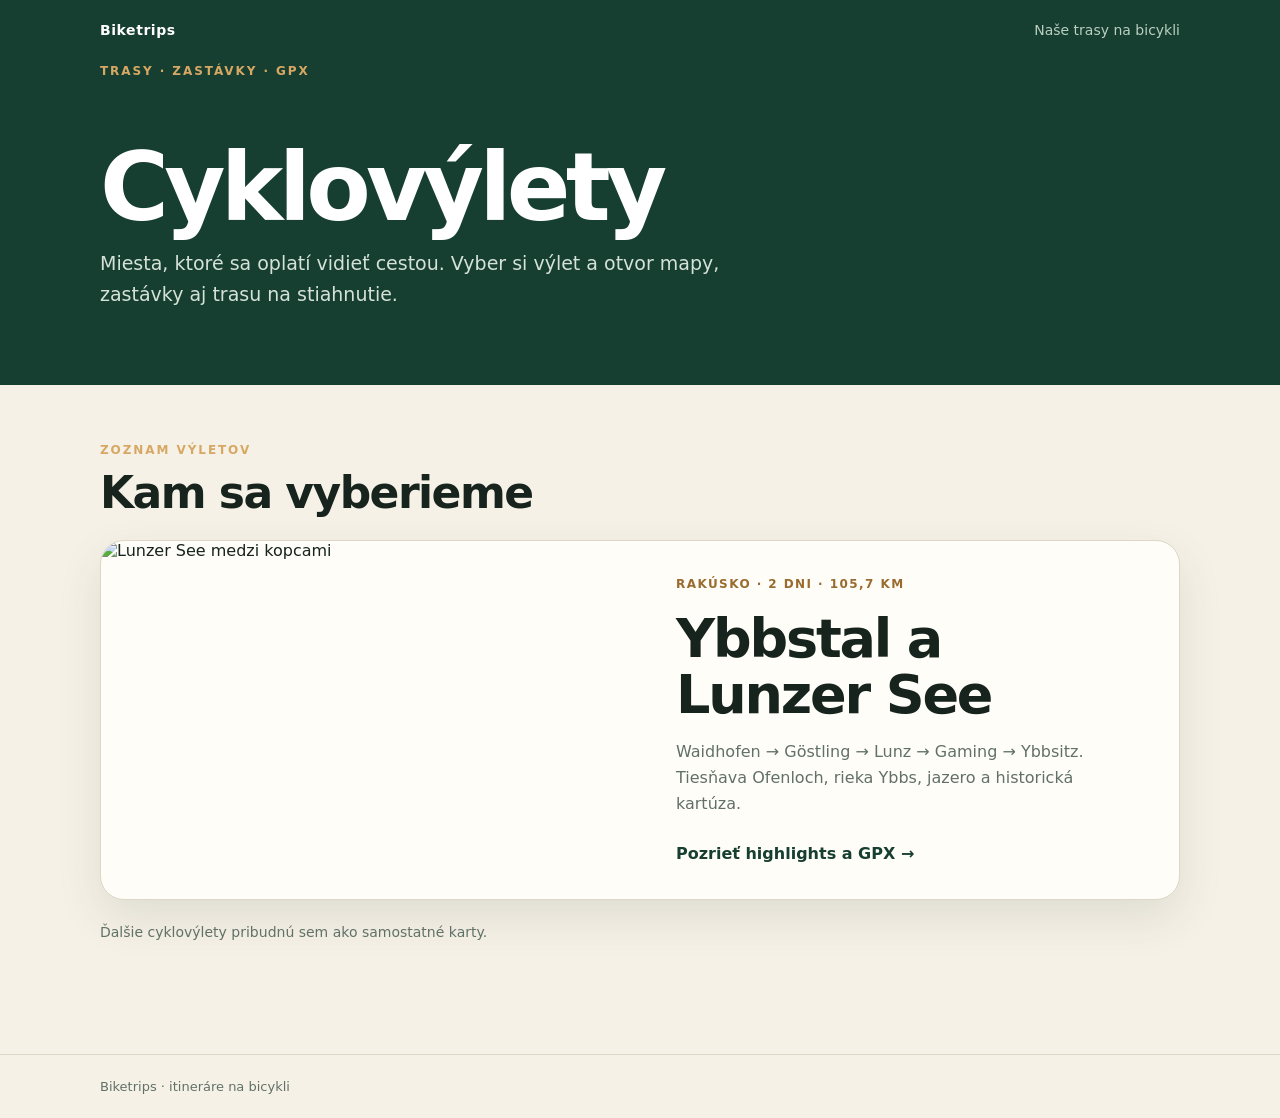
==== index.html @ e036cc15 "Create Biketrips homepage" ====
<!doctype html>
<html lang="sk">
<head>
  <meta charset="utf-8">
  <meta name="viewport" content="width=device-width, initial-scale=1">
  <meta name="description" content="Naše cyklovýlety: prehľad trás, zaujímavých zastávok a GPX súborov.">
  <title>Cyklovýlety · Biketrips</title>
  <style>
    :root{--green:#173f31;--ink:#17231d;--muted:#617167;--cream:#f6f1e7;--gold:#d7a863;--line:#ded7c8}
    *{box-sizing:border-box}body{margin:0;min-height:100vh;background:var(--cream);color:var(--ink);font-family:Inter,system-ui,-apple-system,"Segoe UI",Arial,sans-serif}a{color:inherit}.wrap{width:min(1080px,calc(100% - 32px));margin:auto}.hero{background:var(--green);color:#fff;padding:0 0 76px}.nav{padding:22px 0;display:flex;justify-content:space-between;align-items:center;font-size:14px}.brand{text-decoration:none;font-weight:800;letter-spacing:.04em}.nav span{color:#b9cfc0}.eyebrow{color:var(--gold);font-size:12px;font-weight:800;text-transform:uppercase;letter-spacing:.16em}.hero h1{margin:64px 0 16px;font-size:clamp(52px,9vw,94px);line-height:.95;letter-spacing:-.05em}.hero p{max-width:640px;color:#d4e2d8;font-size:19px;line-height:1.6;margin:0}main{padding:54px 0 90px}h2{font-size:clamp(31px,4vw,44px);letter-spacing:-.035em;margin:9px 0 22px}.trip{display:grid;grid-template-columns:1fr 1fr;overflow:hidden;border-radius:24px;background:#fffdf8;border:1px solid var(--line);text-decoration:none;box-shadow:0 18px 45px #1b35251b;transition:transform .2s,box-shadow .2s}.trip:hover{transform:translateY(-4px);box-shadow:0 24px 54px #1b35252b}.trip:focus-visible{outline:4px solid var(--gold);outline-offset:4px}.trip img{width:100%;height:100%;min-height:320px;object-fit:cover}.trip-content{padding:36px;display:flex;flex-direction:column}.meta{color:#9a6b2e;font-size:12px;text-transform:uppercase;letter-spacing:.12em;font-weight:800}.trip h3{font-size:clamp(34px,5vw,54px);line-height:1.04;letter-spacing:-.04em;margin:20px 0 16px}.trip p{color:var(--muted);line-height:1.6;margin:0}.trip .open{margin-top:auto;padding-top:28px;color:var(--green);font-weight:800}.hint{margin:24px 0;color:var(--muted);font-size:14px}footer{border-top:1px solid var(--line);padding:24px 0;color:var(--muted);font-size:13px}@media(max-width:700px){.hero{padding-bottom:54px}.hero h1{margin-top:40px}.trip{grid-template-columns:1fr}.trip img{height:220px;min-height:0}.trip-content{padding:26px}.trip h3{margin-top:14px}}
  </style>
</head>
<body>
  <header class="hero"><nav class="nav wrap"><a class="brand" href="index.html">Biketrips</a><span>Naše trasy na bicykli</span></nav><div class="wrap"><span class="eyebrow">Trasy · zastávky · GPX</span><h1>Cyklovýlety</h1><p>Miesta, ktoré sa oplatí vidieť cestou. Vyber si výlet a otvor mapy, zastávky aj trasu na stiahnutie.</p></div></header>
  <main class="wrap"><span class="eyebrow">Zoznam výletov</span><h2>Kam sa vyberieme</h2><a class="trip" href="ybbstal-cyklovylet.html"><img src="https://commons.wikimedia.org/wiki/Special:Redirect/file/Lunzer%20See.jpg?width=1000" alt="Lunzer See medzi kopcami" loading="lazy"><div class="trip-content"><span class="meta">Rakúsko · 2 dni · 105,7 km</span><h3>Ybbstal a Lunzer See</h3><p>Waidhofen → Göstling → Lunz → Gaming → Ybbsitz. Tiesňava Ofenloch, rieka Ybbs, jazero a historická kartúza.</p><span class="open">Pozrieť highlights a GPX →</span></div></a><p class="hint">Ďalšie cyklovýlety pribudnú sem ako samostatné karty.</p></main>
  <footer><div class="wrap">Biketrips · itineráre na bicykli</div></footer>
</body>
</html>
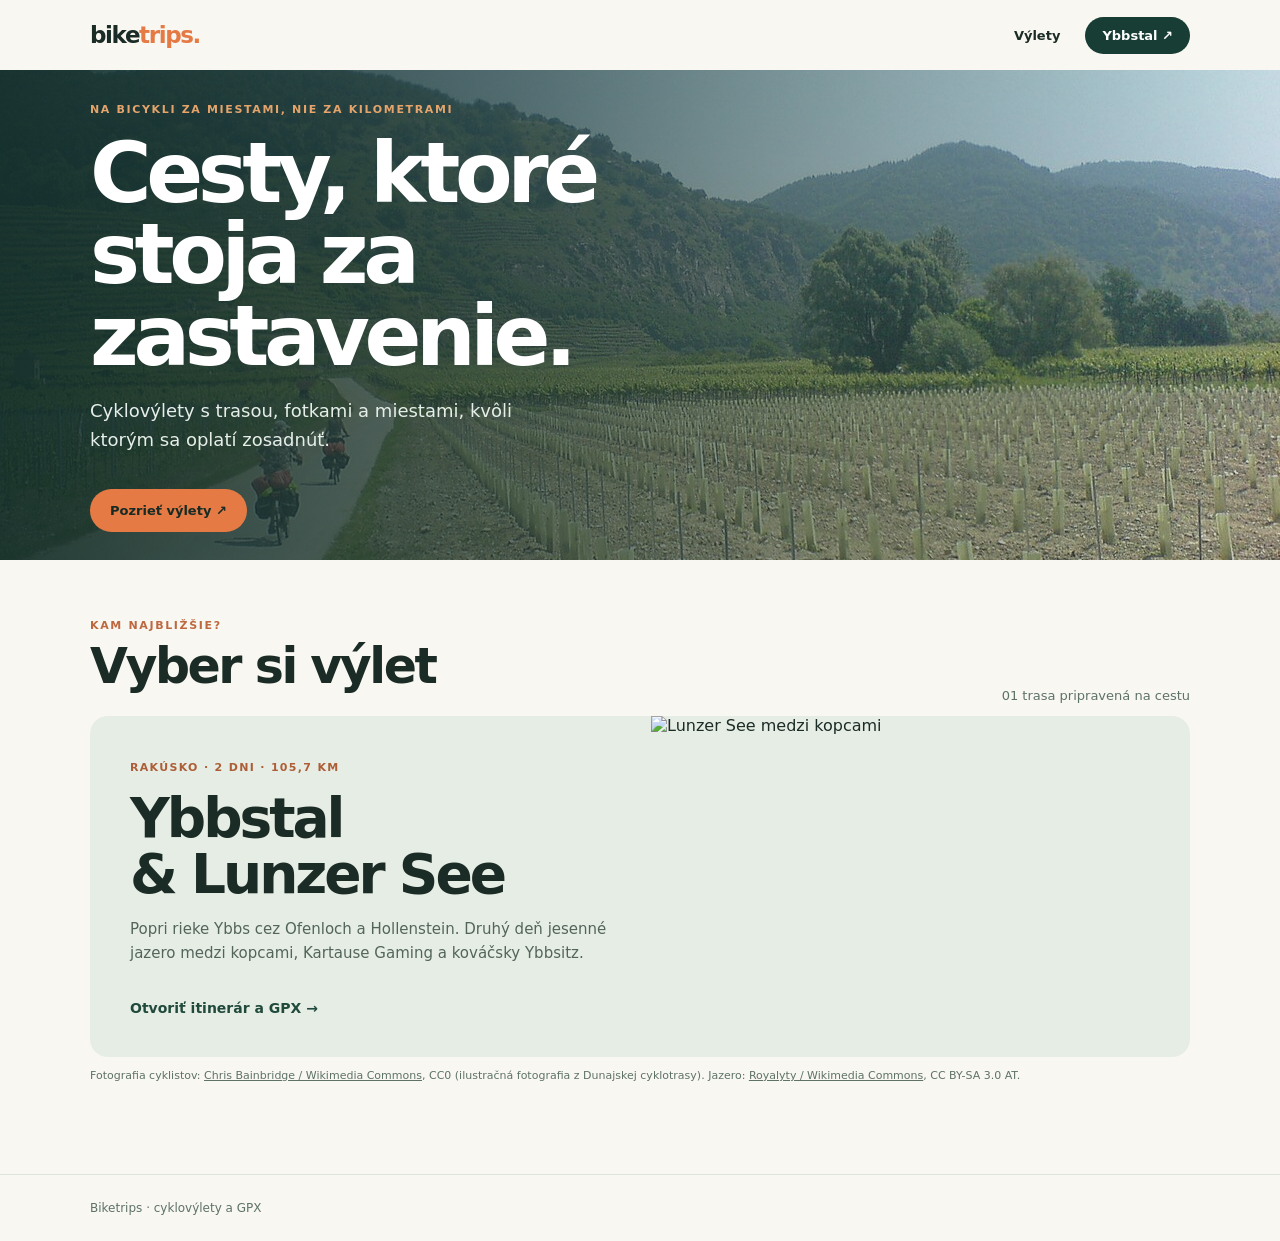
==== commit e54d508d: "Redesign Biketrips and refine autumn Ybbstal points of interest" ====
--- a/index.html
+++ b/index.html
@@ -1,18 +1 @@
-<!doctype html>
-<html lang="sk">
-<head>
-  <meta charset="utf-8">
-  <meta name="viewport" content="width=device-width, initial-scale=1">
-  <meta name="description" content="Naše cyklovýlety: prehľad trás, zaujímavých zastávok a GPX súborov.">
-  <title>Cyklovýlety · Biketrips</title>
-  <style>
-    :root{--green:#173f31;--ink:#17231d;--muted:#617167;--cream:#f6f1e7;--gold:#d7a863;--line:#ded7c8}
-    *{box-sizing:border-box}body{margin:0;min-height:100vh;background:var(--cream);color:var(--ink);font-family:Inter,system-ui,-apple-system,"Segoe UI",Arial,sans-serif}a{color:inherit}.wrap{width:min(1080px,calc(100% - 32px));margin:auto}.hero{background:var(--green);color:#fff;padding:0 0 76px}.nav{padding:22px 0;display:flex;justify-content:space-between;align-items:center;font-size:14px}.brand{text-decoration:none;font-weight:800;letter-spacing:.04em}.nav span{color:#b9cfc0}.eyebrow{color:var(--gold);font-size:12px;font-weight:800;text-transform:uppercase;letter-spacing:.16em}.hero h1{margin:64px 0 16px;font-size:clamp(52px,9vw,94px);line-height:.95;letter-spacing:-.05em}.hero p{max-width:640px;color:#d4e2d8;font-size:19px;line-height:1.6;margin:0}main{padding:54px 0 90px}h2{font-size:clamp(31px,4vw,44px);letter-spacing:-.035em;margin:9px 0 22px}.trip{display:grid;grid-template-columns:1fr 1fr;overflow:hidden;border-radius:24px;background:#fffdf8;border:1px solid var(--line);text-decoration:none;box-shadow:0 18px 45px #1b35251b;transition:transform .2s,box-shadow .2s}.trip:hover{transform:translateY(-4px);box-shadow:0 24px 54px #1b35252b}.trip:focus-visible{outline:4px solid var(--gold);outline-offset:4px}.trip img{width:100%;height:100%;min-height:320px;object-fit:cover}.trip-content{padding:36px;display:flex;flex-direction:column}.meta{color:#9a6b2e;font-size:12px;text-transform:uppercase;letter-spacing:.12em;font-weight:800}.trip h3{font-size:clamp(34px,5vw,54px);line-height:1.04;letter-spacing:-.04em;margin:20px 0 16px}.trip p{color:var(--muted);line-height:1.6;margin:0}.trip .open{margin-top:auto;padding-top:28px;color:var(--green);font-weight:800}.hint{margin:24px 0;color:var(--muted);font-size:14px}footer{border-top:1px solid var(--line);padding:24px 0;color:var(--muted);font-size:13px}@media(max-width:700px){.hero{padding-bottom:54px}.hero h1{margin-top:40px}.trip{grid-template-columns:1fr}.trip img{height:220px;min-height:0}.trip-content{padding:26px}.trip h3{margin-top:14px}}
-  </style>
-</head>
-<body>
-  <header class="hero"><nav class="nav wrap"><a class="brand" href="index.html">Biketrips</a><span>Naše trasy na bicykli</span></nav><div class="wrap"><span class="eyebrow">Trasy · zastávky · GPX</span><h1>Cyklovýlety</h1><p>Miesta, ktoré sa oplatí vidieť cestou. Vyber si výlet a otvor mapy, zastávky aj trasu na stiahnutie.</p></div></header>
-  <main class="wrap"><span class="eyebrow">Zoznam výletov</span><h2>Kam sa vyberieme</h2><a class="trip" href="ybbstal-cyklovylet.html"><img src="https://commons.wikimedia.org/wiki/Special:Redirect/file/Lunzer%20See.jpg?width=1000" alt="Lunzer See medzi kopcami" loading="lazy"><div class="trip-content"><span class="meta">Rakúsko · 2 dni · 105,7 km</span><h3>Ybbstal a Lunzer See</h3><p>Waidhofen → Göstling → Lunz → Gaming → Ybbsitz. Tiesňava Ofenloch, rieka Ybbs, jazero a historická kartúza.</p><span class="open">Pozrieť highlights a GPX →</span></div></a><p class="hint">Ďalšie cyklovýlety pribudnú sem ako samostatné karty.</p></main>
-  <footer><div class="wrap">Biketrips · itineráre na bicykli</div></footer>
-</body>
-</html>
+<!doctype html><html lang="sk"><head><meta charset="utf-8"><meta name="viewport" content="width=device-width,initial-scale=1"><meta name="description" content="Cyklovýlety s GPX a miestami, ktoré sa oplatí vidieť cestou."><title>Biketrips · Cesty, ktoré stoja za zastavenie</title><link rel="stylesheet" href="style.css"></head><body><nav class="nav wrap"><a class="brand" href="index.html">bike<i>trips.</i></a><div class="nav-links"><a href="#vylety">Výlety</a><a class="nav-cta" href="ybbstal-cyklovylet.html">Ybbstal ↗</a></div></nav><header class="home-hero"><div class="wrap"><span class="eyebrow">Na bicykli za miestami, nie za kilometrami</span><h1>Cesty, ktoré<br>stoja za<br>zastavenie.</h1><p>Cyklovýlety s trasou, fotkami a miestami, kvôli ktorým sa oplatí zosadnúť.</p><a class="button" href="#vylety">Pozrieť výlety ↗</a></div></header><main class="wrap" id="vylety"><div class="section-top"><div><span class="eyebrow">Kam najbližšie?</span><h2>Vyber si výlet</h2></div><p>01 trasa pripravená na cestu</p></div><a class="feature" href="ybbstal-cyklovylet.html"><div class="feature-content"><span class="meta">Rakúsko · 2 dni · 105,7 km</span><h3>Ybbstal<br>& Lunzer See</h3><p>Popri rieke Ybbs cez Ofenloch a Hollenstein. Druhý deň jesenné jazero medzi kopcami, Kartause Gaming a kováčsky Ybbsitz.</p><span class="textlink">Otvoriť itinerár a GPX →</span></div><img src="https://commons.wikimedia.org/wiki/Special:Redirect/file/Lunzer%20See.jpg?width=1000" alt="Lunzer See medzi kopcami" loading="lazy"></a><p class="photo-credit">Fotografia cyklistov: <a href="https://commons.wikimedia.org/wiki/File:Cycletourists_on_Danube_cycleway.jpg">Chris Bainbridge / Wikimedia Commons</a>, CC0 (ilustračná fotografia z Dunajskej cyklotrasy). Jazero: <a href="https://commons.wikimedia.org/wiki/File:Lunzer_See.jpg">Royalyty / Wikimedia Commons</a>, CC BY-SA 3.0 AT.</p></main><footer><div class="wrap">Biketrips · cyklovýlety a GPX</div></footer></body></html>
--- a/style.css
+++ b/style.css
@@ -0,0 +1 @@
+:root{--green:#173d34;--ink:#1b2b26;--muted:#5e7268;--paper:#f8f7f2;--orange:#e57a45;--line:#dce3da}*{box-sizing:border-box}html{scroll-behavior:smooth}body{margin:0;background:var(--paper);color:var(--ink);font-family:Inter,system-ui,-apple-system,"Segoe UI",Arial,sans-serif}a{color:inherit}.wrap{width:min(1100px,calc(100% - 36px));margin:auto}.nav{height:70px;display:flex;align-items:center;justify-content:space-between}.brand{text-decoration:none;font-size:23px;font-weight:900;letter-spacing:-.06em}.brand i{font-style:normal;color:var(--orange)}.nav-links{display:flex;gap:25px;align-items:center;font-size:13px;font-weight:750}.nav-links a{text-decoration:none}.nav-cta{background:var(--green);color:#fff;padding:11px 17px;border-radius:30px}.eyebrow{font-size:11px;letter-spacing:.15em;text-transform:uppercase;font-weight:900;color:#bd683e}.button{display:inline-block;background:var(--orange);border-radius:40px;padding:14px 20px;text-decoration:none;color:#172b24;font-size:13px;font-weight:850}.button.dark{background:var(--green);color:white}.button.light{background:#e5ebe3;color:var(--green)}a:focus-visible{outline:3px solid var(--orange);outline-offset:3px}.home-hero{min-height:490px;background:linear-gradient(90deg,#112c28e8,#112c28a6 42%,#112c2822),url('images/bike-hero.jpg') center 53%/cover;display:flex;align-items:center;color:white}.home-hero .eyebrow,.detail-hero .eyebrow{color:#e4a46b}.home-hero h1,.detail-hero h1{font-size:clamp(48px,8vw,84px);line-height:.97;letter-spacing:-.065em;margin:16px 0 20px}.home-hero p{font-size:18px;line-height:1.6;max-width:490px;color:#e6eee9}.home-hero .button{margin-top:16px}main{padding:54px 0 80px}h2{font-size:clamp(33px,4.5vw,49px);letter-spacing:-.05em;line-height:1.08;margin:8px 0 22px}.section-top{display:flex;justify-content:space-between;align-items:end;gap:15px}.section-top p{color:var(--muted);font-size:13px}.feature{display:grid;grid-template-columns:1.02fr .98fr;background:#e6ede5;border-radius:18px;overflow:hidden;text-decoration:none}.feature-content{padding:40px;align-self:center}.feature img{width:100%;height:100%;min-height:325px;object-fit:cover}.feature h3{font-size:clamp(37px,5vw,55px);letter-spacing:-.055em;line-height:1.02;margin:15px 0}.feature p{font-size:15px;line-height:1.6;color:#53655b}.textlink{font-size:14px;font-weight:850;color:#204a3c;display:inline-block;margin-top:20px}.meta{font-size:11px;font-weight:850;letter-spacing:.12em;text-transform:uppercase;color:#ad5e36}.photo-credit{font-size:11px;color:var(--muted);line-height:1.4}.photo-credit a{color:inherit}footer{border-top:1px solid var(--line);padding:26px 0;color:var(--muted);font-size:12px}.detail-hero{background:var(--green);color:white;padding:30px 0 35px}.crumb{font-size:12px;color:#b8d0c2;margin:5px 0 38px}.detail-grid{display:grid;grid-template-columns:.96fr 1.04fr;align-items:center;gap:38px}.detail-hero h1{font-size:clamp(45px,6vw,72px)}.detail-hero p{max-width:480px;color:#d1e1d7;line-height:1.6}.detail-photo{width:100%;height:340px;object-fit:cover;border-radius:16px}.detail-hero .photo-credit{color:#b8d0c2;text-align:right}.facts{display:flex;gap:36px;border-top:1px solid #ffffff40;margin-top:27px;padding-top:23px;flex-wrap:wrap}.facts small{display:block;color:#b8d0c2;font-size:12px}.facts strong{display:block;font-size:22px;margin-top:5px}.subnav{background:#eaf0e8;position:sticky;top:0;z-index:5;box-shadow:0 3px 8px #1a3c3020}.subnav .wrap{display:flex;gap:25px;overflow-x:auto;white-space:nowrap;padding:16px 0}.subnav a{font-size:12px;font-weight:850;text-decoration:none;color:#375747}.intro{max-width:770px;font-size:16px;line-height:1.65;color:var(--muted)}.downloads{display:flex;gap:12px;flex-wrap:wrap;margin:22px 0 55px}.highlights{margin-bottom:65px;scroll-margin-top:85px}.highlights>p{max-width:760px;color:var(--muted);line-height:1.6}.highlight-grid{display:grid;grid-template-columns:repeat(3,1fr);gap:15px;margin:26px 0 24px}.highlight{background:white;border:1px solid var(--line);border-radius:16px;overflow:hidden}.highlight img{display:block;width:100%;height:180px;object-fit:cover}.highlight-body{padding:20px}.highlight small{font-size:11px;font-weight:850;letter-spacing:.09em;text-transform:uppercase;color:#bd663d}.highlight h3{font-size:22px;letter-spacing:-.035em;margin:9px 0}.highlight p{color:var(--muted);font-size:13px;line-height:1.55;margin:0 0 10px}.highlight .photo-credit{font-size:10px}.poi-note{background:#e8eee7;border-radius:14px;padding:19px 22px;font-size:14px;line-height:1.6;color:#3f584b}.poi-note p{margin:0}.day{margin:0 0 70px;scroll-margin-top:85px}.day-head{display:flex;align-items:end;justify-content:space-between;gap:20px;border-top:1px solid var(--line);padding-top:25px}.day h2{margin:8px 0 0}.day-head p{margin:0 0 5px;color:var(--muted);font-size:13px;font-weight:750}.route-map{margin:24px 0 10px}.route-map img{display:block;width:100%;height:auto;border-radius:15px;border:1px solid var(--line)}.route-map figcaption{font-size:12px;color:var(--muted);margin-top:8px}.stops{list-style:none;padding:0;margin:18px 0 0}.stop{display:grid;grid-template-columns:83px 1fr;gap:22px;padding:20px 0;border-bottom:1px solid var(--line)}.km{color:#b6633b;font-weight:850;font-size:19px}.km small{font-size:12px}.stop h3{font-size:20px;margin:0 0 6px}.stop p{color:var(--muted);line-height:1.55;margin:0}.stop a{color:var(--green);font-weight:750}.note-grid{display:grid;grid-template-columns:repeat(3,1fr);gap:15px}.note{border:1px solid var(--line);background:white;padding:22px;border-radius:15px}.note h3{margin:0 0 8px}.note p{font-size:13px;line-height:1.6;color:var(--muted);margin:0}.note a{color:var(--green)}#practical{scroll-margin-top:85px}@media(max-width:720px){.nav-links a:first-child{display:none}.home-hero{min-height:450px;background-position:58% center}.feature,.detail-grid{grid-template-columns:1fr}.feature img{height:230px;min-height:0;grid-row:1}.feature-content{padding:27px}.detail-grid{gap:22px}.detail-photo{height:260px}.facts{gap:22px}.highlight-grid{grid-template-columns:1fr}.highlight{display:grid;grid-template-columns:130px 1fr}.highlight img{height:100%}.day-head{display:block}.day-head p{margin-top:13px}.stop{grid-template-columns:62px 1fr;gap:12px}.note-grid{grid-template-columns:1fr}.section-top p{display:none}}
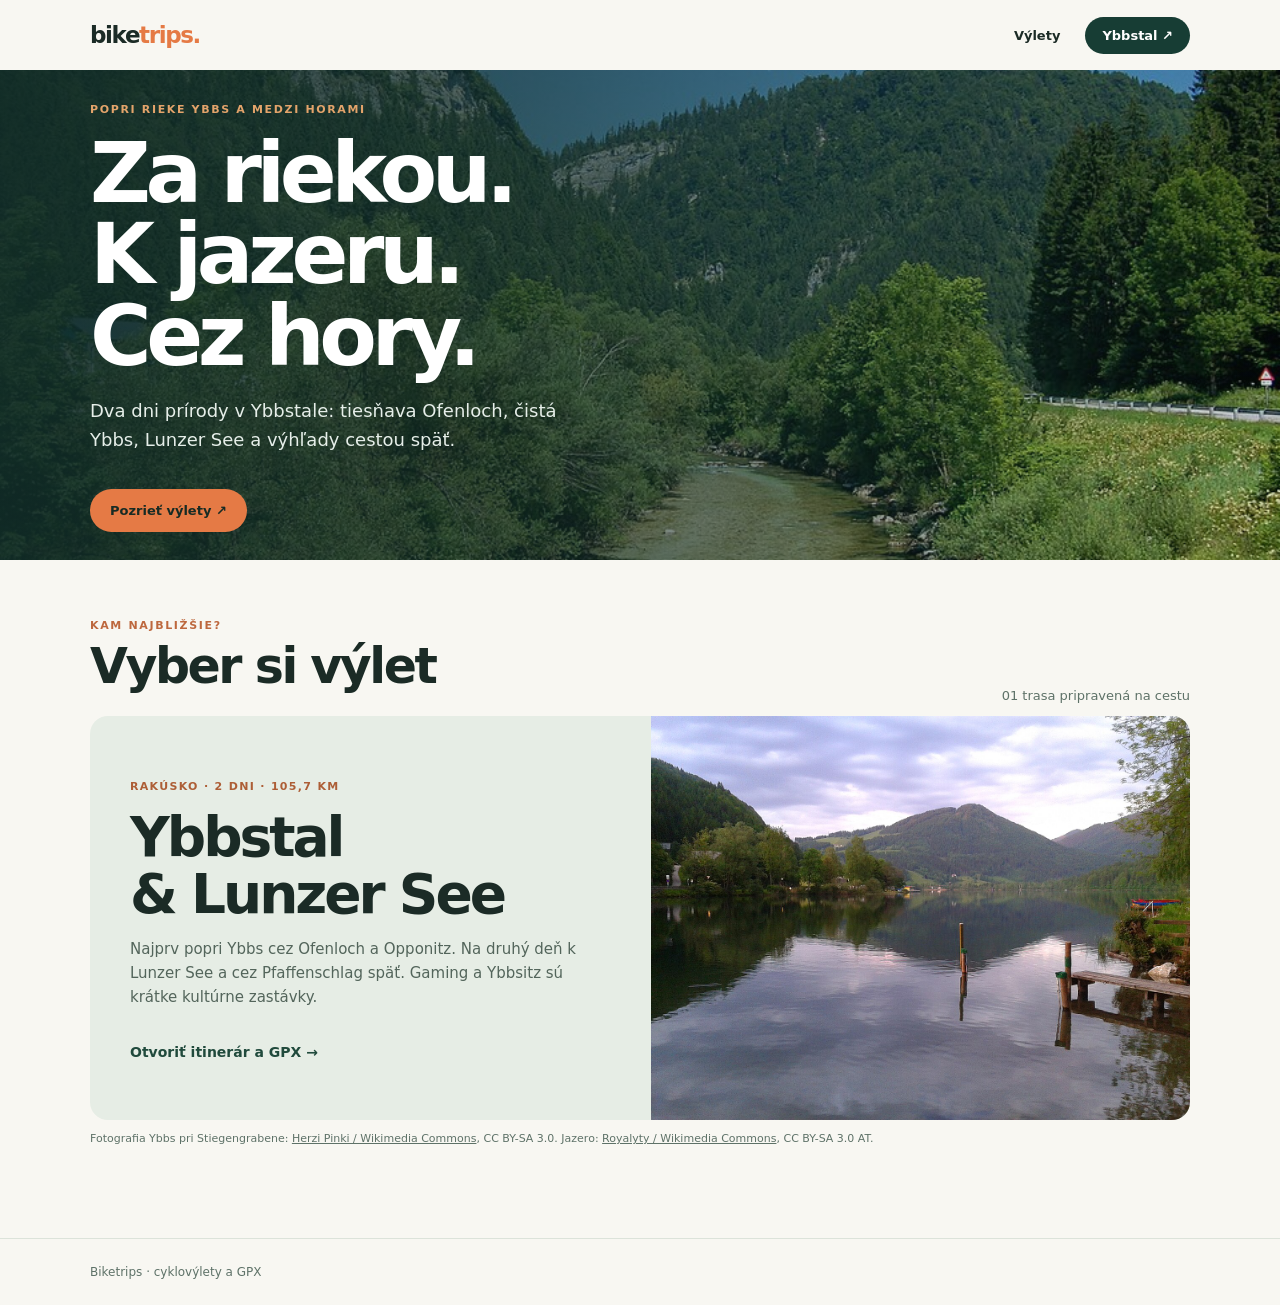
==== commit 6a121f35: "Show Ybbstal nature and prioritize route scenery" ====
--- a/index.html
+++ b/index.html
@@ -1 +1 @@
-<!doctype html><html lang="sk"><head><meta charset="utf-8"><meta name="viewport" content="width=device-width,initial-scale=1"><meta name="description" content="Cyklovýlety s GPX a miestami, ktoré sa oplatí vidieť cestou."><title>Biketrips · Cesty, ktoré stoja za zastavenie</title><link rel="stylesheet" href="style.css"></head><body><nav class="nav wrap"><a class="brand" href="index.html">bike<i>trips.</i></a><div class="nav-links"><a href="#vylety">Výlety</a><a class="nav-cta" href="ybbstal-cyklovylet.html">Ybbstal ↗</a></div></nav><header class="home-hero"><div class="wrap"><span class="eyebrow">Na bicykli za miestami, nie za kilometrami</span><h1>Cesty, ktoré<br>stoja za<br>zastavenie.</h1><p>Cyklovýlety s trasou, fotkami a miestami, kvôli ktorým sa oplatí zosadnúť.</p><a class="button" href="#vylety">Pozrieť výlety ↗</a></div></header><main class="wrap" id="vylety"><div class="section-top"><div><span class="eyebrow">Kam najbližšie?</span><h2>Vyber si výlet</h2></div><p>01 trasa pripravená na cestu</p></div><a class="feature" href="ybbstal-cyklovylet.html"><div class="feature-content"><span class="meta">Rakúsko · 2 dni · 105,7 km</span><h3>Ybbstal<br>& Lunzer See</h3><p>Popri rieke Ybbs cez Ofenloch a Hollenstein. Druhý deň jesenné jazero medzi kopcami, Kartause Gaming a kováčsky Ybbsitz.</p><span class="textlink">Otvoriť itinerár a GPX →</span></div><img src="https://commons.wikimedia.org/wiki/Special:Redirect/file/Lunzer%20See.jpg?width=1000" alt="Lunzer See medzi kopcami" loading="lazy"></a><p class="photo-credit">Fotografia cyklistov: <a href="https://commons.wikimedia.org/wiki/File:Cycletourists_on_Danube_cycleway.jpg">Chris Bainbridge / Wikimedia Commons</a>, CC0 (ilustračná fotografia z Dunajskej cyklotrasy). Jazero: <a href="https://commons.wikimedia.org/wiki/File:Lunzer_See.jpg">Royalyty / Wikimedia Commons</a>, CC BY-SA 3.0 AT.</p></main><footer><div class="wrap">Biketrips · cyklovýlety a GPX</div></footer></body></html>
+<!doctype html><html lang="sk"><head><meta charset="utf-8"><meta name="viewport" content="width=device-width,initial-scale=1"><meta name="description" content="Cyklovýlety s GPX a miestami, ktoré sa oplatí vidieť cestou."><title>Biketrips · Cesty, ktoré stoja za zastavenie</title><link rel="stylesheet" href="style.css"></head><body><nav class="nav wrap"><a class="brand" href="index.html">bike<i>trips.</i></a><div class="nav-links"><a href="#vylety">Výlety</a><a class="nav-cta" href="ybbstal-cyklovylet.html">Ybbstal ↗</a></div></nav><header class="home-hero"><div class="wrap"><span class="eyebrow">Popri rieke Ybbs a medzi horami</span><h1>Za riekou.<br>K jazeru.<br>Cez hory.</h1><p>Dva dni prírody v Ybbstale: tiesňava Ofenloch, čistá Ybbs, Lunzer See a výhľady cestou späť.</p><a class="button" href="#vylety">Pozrieť výlety ↗</a></div></header><main class="wrap" id="vylety"><div class="section-top"><div><span class="eyebrow">Kam najbližšie?</span><h2>Vyber si výlet</h2></div><p>01 trasa pripravená na cestu</p></div><a class="feature" href="ybbstal-cyklovylet.html"><div class="feature-content"><span class="meta">Rakúsko · 2 dni · 105,7 km</span><h3>Ybbstal<br>& Lunzer See</h3><p>Najprv popri Ybbs cez Ofenloch a Opponitz. Na druhý deň k Lunzer See a cez Pfaffenschlag späť. Gaming a Ybbsitz sú krátke kultúrne zastávky.</p><span class="textlink">Otvoriť itinerár a GPX →</span></div><img src="images/lunzer-see.jpg" alt="Lunzer See medzi kopcami" loading="lazy"></a><p class="photo-credit">Fotografia Ybbs pri Stiegengrabene: <a href="https://commons.wikimedia.org/wiki/File:River_Ybbs,_Stiegengraben.jpg">Herzi Pinki / Wikimedia Commons</a>, CC BY-SA 3.0. Jazero: <a href="https://commons.wikimedia.org/wiki/File:Lunzer_See.jpg">Royalyty / Wikimedia Commons</a>, CC BY-SA 3.0 AT.</p></main><footer><div class="wrap">Biketrips · cyklovýlety a GPX</div></footer></body></html>
--- a/style.css
+++ b/style.css
@@ -1 +1,3 @@
-:root{--green:#173d34;--ink:#1b2b26;--muted:#5e7268;--paper:#f8f7f2;--orange:#e57a45;--line:#dce3da}*{box-sizing:border-box}html{scroll-behavior:smooth}body{margin:0;background:var(--paper);color:var(--ink);font-family:Inter,system-ui,-apple-system,"Segoe UI",Arial,sans-serif}a{color:inherit}.wrap{width:min(1100px,calc(100% - 36px));margin:auto}.nav{height:70px;display:flex;align-items:center;justify-content:space-between}.brand{text-decoration:none;font-size:23px;font-weight:900;letter-spacing:-.06em}.brand i{font-style:normal;color:var(--orange)}.nav-links{display:flex;gap:25px;align-items:center;font-size:13px;font-weight:750}.nav-links a{text-decoration:none}.nav-cta{background:var(--green);color:#fff;padding:11px 17px;border-radius:30px}.eyebrow{font-size:11px;letter-spacing:.15em;text-transform:uppercase;font-weight:900;color:#bd683e}.button{display:inline-block;background:var(--orange);border-radius:40px;padding:14px 20px;text-decoration:none;color:#172b24;font-size:13px;font-weight:850}.button.dark{background:var(--green);color:white}.button.light{background:#e5ebe3;color:var(--green)}a:focus-visible{outline:3px solid var(--orange);outline-offset:3px}.home-hero{min-height:490px;background:linear-gradient(90deg,#112c28e8,#112c28a6 42%,#112c2822),url('images/bike-hero.jpg') center 53%/cover;display:flex;align-items:center;color:white}.home-hero .eyebrow,.detail-hero .eyebrow{color:#e4a46b}.home-hero h1,.detail-hero h1{font-size:clamp(48px,8vw,84px);line-height:.97;letter-spacing:-.065em;margin:16px 0 20px}.home-hero p{font-size:18px;line-height:1.6;max-width:490px;color:#e6eee9}.home-hero .button{margin-top:16px}main{padding:54px 0 80px}h2{font-size:clamp(33px,4.5vw,49px);letter-spacing:-.05em;line-height:1.08;margin:8px 0 22px}.section-top{display:flex;justify-content:space-between;align-items:end;gap:15px}.section-top p{color:var(--muted);font-size:13px}.feature{display:grid;grid-template-columns:1.02fr .98fr;background:#e6ede5;border-radius:18px;overflow:hidden;text-decoration:none}.feature-content{padding:40px;align-self:center}.feature img{width:100%;height:100%;min-height:325px;object-fit:cover}.feature h3{font-size:clamp(37px,5vw,55px);letter-spacing:-.055em;line-height:1.02;margin:15px 0}.feature p{font-size:15px;line-height:1.6;color:#53655b}.textlink{font-size:14px;font-weight:850;color:#204a3c;display:inline-block;margin-top:20px}.meta{font-size:11px;font-weight:850;letter-spacing:.12em;text-transform:uppercase;color:#ad5e36}.photo-credit{font-size:11px;color:var(--muted);line-height:1.4}.photo-credit a{color:inherit}footer{border-top:1px solid var(--line);padding:26px 0;color:var(--muted);font-size:12px}.detail-hero{background:var(--green);color:white;padding:30px 0 35px}.crumb{font-size:12px;color:#b8d0c2;margin:5px 0 38px}.detail-grid{display:grid;grid-template-columns:.96fr 1.04fr;align-items:center;gap:38px}.detail-hero h1{font-size:clamp(45px,6vw,72px)}.detail-hero p{max-width:480px;color:#d1e1d7;line-height:1.6}.detail-photo{width:100%;height:340px;object-fit:cover;border-radius:16px}.detail-hero .photo-credit{color:#b8d0c2;text-align:right}.facts{display:flex;gap:36px;border-top:1px solid #ffffff40;margin-top:27px;padding-top:23px;flex-wrap:wrap}.facts small{display:block;color:#b8d0c2;font-size:12px}.facts strong{display:block;font-size:22px;margin-top:5px}.subnav{background:#eaf0e8;position:sticky;top:0;z-index:5;box-shadow:0 3px 8px #1a3c3020}.subnav .wrap{display:flex;gap:25px;overflow-x:auto;white-space:nowrap;padding:16px 0}.subnav a{font-size:12px;font-weight:850;text-decoration:none;color:#375747}.intro{max-width:770px;font-size:16px;line-height:1.65;color:var(--muted)}.downloads{display:flex;gap:12px;flex-wrap:wrap;margin:22px 0 55px}.highlights{margin-bottom:65px;scroll-margin-top:85px}.highlights>p{max-width:760px;color:var(--muted);line-height:1.6}.highlight-grid{display:grid;grid-template-columns:repeat(3,1fr);gap:15px;margin:26px 0 24px}.highlight{background:white;border:1px solid var(--line);border-radius:16px;overflow:hidden}.highlight img{display:block;width:100%;height:180px;object-fit:cover}.highlight-body{padding:20px}.highlight small{font-size:11px;font-weight:850;letter-spacing:.09em;text-transform:uppercase;color:#bd663d}.highlight h3{font-size:22px;letter-spacing:-.035em;margin:9px 0}.highlight p{color:var(--muted);font-size:13px;line-height:1.55;margin:0 0 10px}.highlight .photo-credit{font-size:10px}.poi-note{background:#e8eee7;border-radius:14px;padding:19px 22px;font-size:14px;line-height:1.6;color:#3f584b}.poi-note p{margin:0}.day{margin:0 0 70px;scroll-margin-top:85px}.day-head{display:flex;align-items:end;justify-content:space-between;gap:20px;border-top:1px solid var(--line);padding-top:25px}.day h2{margin:8px 0 0}.day-head p{margin:0 0 5px;color:var(--muted);font-size:13px;font-weight:750}.route-map{margin:24px 0 10px}.route-map img{display:block;width:100%;height:auto;border-radius:15px;border:1px solid var(--line)}.route-map figcaption{font-size:12px;color:var(--muted);margin-top:8px}.stops{list-style:none;padding:0;margin:18px 0 0}.stop{display:grid;grid-template-columns:83px 1fr;gap:22px;padding:20px 0;border-bottom:1px solid var(--line)}.km{color:#b6633b;font-weight:850;font-size:19px}.km small{font-size:12px}.stop h3{font-size:20px;margin:0 0 6px}.stop p{color:var(--muted);line-height:1.55;margin:0}.stop a{color:var(--green);font-weight:750}.note-grid{display:grid;grid-template-columns:repeat(3,1fr);gap:15px}.note{border:1px solid var(--line);background:white;padding:22px;border-radius:15px}.note h3{margin:0 0 8px}.note p{font-size:13px;line-height:1.6;color:var(--muted);margin:0}.note a{color:var(--green)}#practical{scroll-margin-top:85px}@media(max-width:720px){.nav-links a:first-child{display:none}.home-hero{min-height:450px;background-position:58% center}.feature,.detail-grid{grid-template-columns:1fr}.feature img{height:230px;min-height:0;grid-row:1}.feature-content{padding:27px}.detail-grid{gap:22px}.detail-photo{height:260px}.facts{gap:22px}.highlight-grid{grid-template-columns:1fr}.highlight{display:grid;grid-template-columns:130px 1fr}.highlight img{height:100%}.day-head{display:block}.day-head p{margin-top:13px}.stop{grid-template-columns:62px 1fr;gap:12px}.note-grid{grid-template-columns:1fr}.section-top p{display:none}}
+:root{--green:#173d34;--ink:#1b2b26;--muted:#5e7268;--paper:#f8f7f2;--orange:#e57a45;--line:#dce3da}*{box-sizing:border-box}html{scroll-behavior:smooth}body{margin:0;background:var(--paper);color:var(--ink);font-family:Inter,system-ui,-apple-system,"Segoe UI",Arial,sans-serif}a{color:inherit}.wrap{width:min(1100px,calc(100% - 36px));margin:auto}.nav{height:70px;display:flex;align-items:center;justify-content:space-between}.brand{text-decoration:none;font-size:23px;font-weight:900;letter-spacing:-.06em}.brand i{font-style:normal;color:var(--orange)}.nav-links{display:flex;gap:25px;align-items:center;font-size:13px;font-weight:750}.nav-links a{text-decoration:none}.nav-cta{background:var(--green);color:#fff;padding:11px 17px;border-radius:30px}.eyebrow{font-size:11px;letter-spacing:.15em;text-transform:uppercase;font-weight:900;color:#bd683e}.button{display:inline-block;background:var(--orange);border-radius:40px;padding:14px 20px;text-decoration:none;color:#172b24;font-size:13px;font-weight:850}.button.dark{background:var(--green);color:white}.button.light{background:#e5ebe3;color:var(--green)}a:focus-visible{outline:3px solid var(--orange);outline-offset:3px}.home-hero{min-height:490px;background:linear-gradient(90deg,#112c28e8,#112c28a6 42%,#112c2822),url('images/ybbs-stiegengraben.jpg') center 53%/cover;display:flex;align-items:center;color:white}.home-hero .eyebrow,.detail-hero .eyebrow{color:#e4a46b}.home-hero h1,.detail-hero h1{font-size:clamp(48px,8vw,84px);line-height:.97;letter-spacing:-.065em;margin:16px 0 20px}.home-hero p{font-size:18px;line-height:1.6;max-width:490px;color:#e6eee9}.home-hero .button{margin-top:16px}main{padding:54px 0 80px}h2{font-size:clamp(33px,4.5vw,49px);letter-spacing:-.05em;line-height:1.08;margin:8px 0 22px}.section-top{display:flex;justify-content:space-between;align-items:end;gap:15px}.section-top p{color:var(--muted);font-size:13px}.feature{display:grid;grid-template-columns:1.02fr .98fr;background:#e6ede5;border-radius:18px;overflow:hidden;text-decoration:none}.feature-content{padding:40px;align-self:center}.feature img{width:100%;height:100%;min-height:325px;object-fit:cover}.feature h3{font-size:clamp(37px,5vw,55px);letter-spacing:-.055em;line-height:1.02;margin:15px 0}.feature p{font-size:15px;line-height:1.6;color:#53655b}.textlink{font-size:14px;font-weight:850;color:#204a3c;display:inline-block;margin-top:20px}.meta{font-size:11px;font-weight:850;letter-spacing:.12em;text-transform:uppercase;color:#ad5e36}.photo-credit{font-size:11px;color:var(--muted);line-height:1.4}.photo-credit a{color:inherit}footer{border-top:1px solid var(--line);padding:26px 0;color:var(--muted);font-size:12px}.detail-hero{background:var(--green);color:white;padding:30px 0 35px}.crumb{font-size:12px;color:#b8d0c2;margin:5px 0 38px}.detail-grid{display:grid;grid-template-columns:.96fr 1.04fr;align-items:center;gap:38px}.detail-hero h1{font-size:clamp(45px,6vw,72px)}.detail-hero p{max-width:480px;color:#d1e1d7;line-height:1.6}.detail-photo{width:100%;height:340px;object-fit:cover;border-radius:16px}.detail-hero .photo-credit{color:#b8d0c2;text-align:right}.facts{display:flex;gap:36px;border-top:1px solid #ffffff40;margin-top:27px;padding-top:23px;flex-wrap:wrap}.facts small{display:block;color:#b8d0c2;font-size:12px}.facts strong{display:block;font-size:22px;margin-top:5px}.subnav{background:#eaf0e8;position:sticky;top:0;z-index:5;box-shadow:0 3px 8px #1a3c3020}.subnav .wrap{display:flex;gap:25px;overflow-x:auto;white-space:nowrap;padding:16px 0}.subnav a{font-size:12px;font-weight:850;text-decoration:none;color:#375747}.intro{max-width:770px;font-size:16px;line-height:1.65;color:var(--muted)}.downloads{display:flex;gap:12px;flex-wrap:wrap;margin:22px 0 55px}.highlights{margin-bottom:65px;scroll-margin-top:85px}.highlights>p{max-width:760px;color:var(--muted);line-height:1.6}.highlight-grid{display:grid;grid-template-columns:repeat(3,1fr);gap:15px;margin:26px 0 24px}.highlight{background:white;border:1px solid var(--line);border-radius:16px;overflow:hidden}.highlight img{display:block;width:100%;height:180px;object-fit:cover}.highlight-body{padding:20px}.highlight small{font-size:11px;font-weight:850;letter-spacing:.09em;text-transform:uppercase;color:#bd663d}.highlight h3{font-size:22px;letter-spacing:-.035em;margin:9px 0}.highlight p{color:var(--muted);font-size:13px;line-height:1.55;margin:0 0 10px}.highlight .photo-credit{font-size:10px}.poi-note{background:#e8eee7;border-radius:14px;padding:19px 22px;font-size:14px;line-height:1.6;color:#3f584b}.poi-note p{margin:0}.day{margin:0 0 70px;scroll-margin-top:85px}.day-head{display:flex;align-items:end;justify-content:space-between;gap:20px;border-top:1px solid var(--line);padding-top:25px}.day h2{margin:8px 0 0}.day-head p{margin:0 0 5px;color:var(--muted);font-size:13px;font-weight:750}.route-map{margin:24px 0 10px}.route-map img{display:block;width:100%;height:auto;border-radius:15px;border:1px solid var(--line)}.route-map figcaption{font-size:12px;color:var(--muted);margin-top:8px}.stops{list-style:none;padding:0;margin:18px 0 0}.stop{display:grid;grid-template-columns:83px 1fr;gap:22px;padding:20px 0;border-bottom:1px solid var(--line)}.km{color:#b6633b;font-weight:850;font-size:19px}.km small{font-size:12px}.stop h3{font-size:20px;margin:0 0 6px}.stop p{color:var(--muted);line-height:1.55;margin:0}.stop a{color:var(--green);font-weight:750}.note-grid{display:grid;grid-template-columns:repeat(3,1fr);gap:15px}.note{border:1px solid var(--line);background:white;padding:22px;border-radius:15px}.note h3{margin:0 0 8px}.note p{font-size:13px;line-height:1.6;color:var(--muted);margin:0}.note a{color:var(--green)}#practical{scroll-margin-top:85px}@media(max-width:720px){.nav-links a:first-child{display:none}.home-hero{min-height:450px;background-position:58% center}.feature,.detail-grid{grid-template-columns:1fr}.feature img{height:230px;min-height:0;grid-row:1}.feature-content{padding:27px}.detail-grid{gap:22px}.detail-photo{height:260px}.facts{gap:22px}.highlight-grid{grid-template-columns:1fr}.highlight{display:grid;grid-template-columns:130px 1fr}.highlight img{height:100%}.day-head{display:block}.day-head p{margin-top:13px}.stop{grid-template-columns:62px 1fr;gap:12px}.note-grid{grid-template-columns:1fr}.section-top p{display:none}}
+
+.highlight-visual{height:180px;padding:17px 20px;background:linear-gradient(135deg,#264f45,#79a98a);color:#fff;display:flex;flex-direction:column;justify-content:space-between}.highlight-visual span{font-size:11px;font-weight:900;letter-spacing:.13em}.highlight-visual strong{font-size:27px;line-height:1.04;letter-spacing:-.04em}@media(max-width:720px){.highlight-visual{height:100%;min-height:190px}}
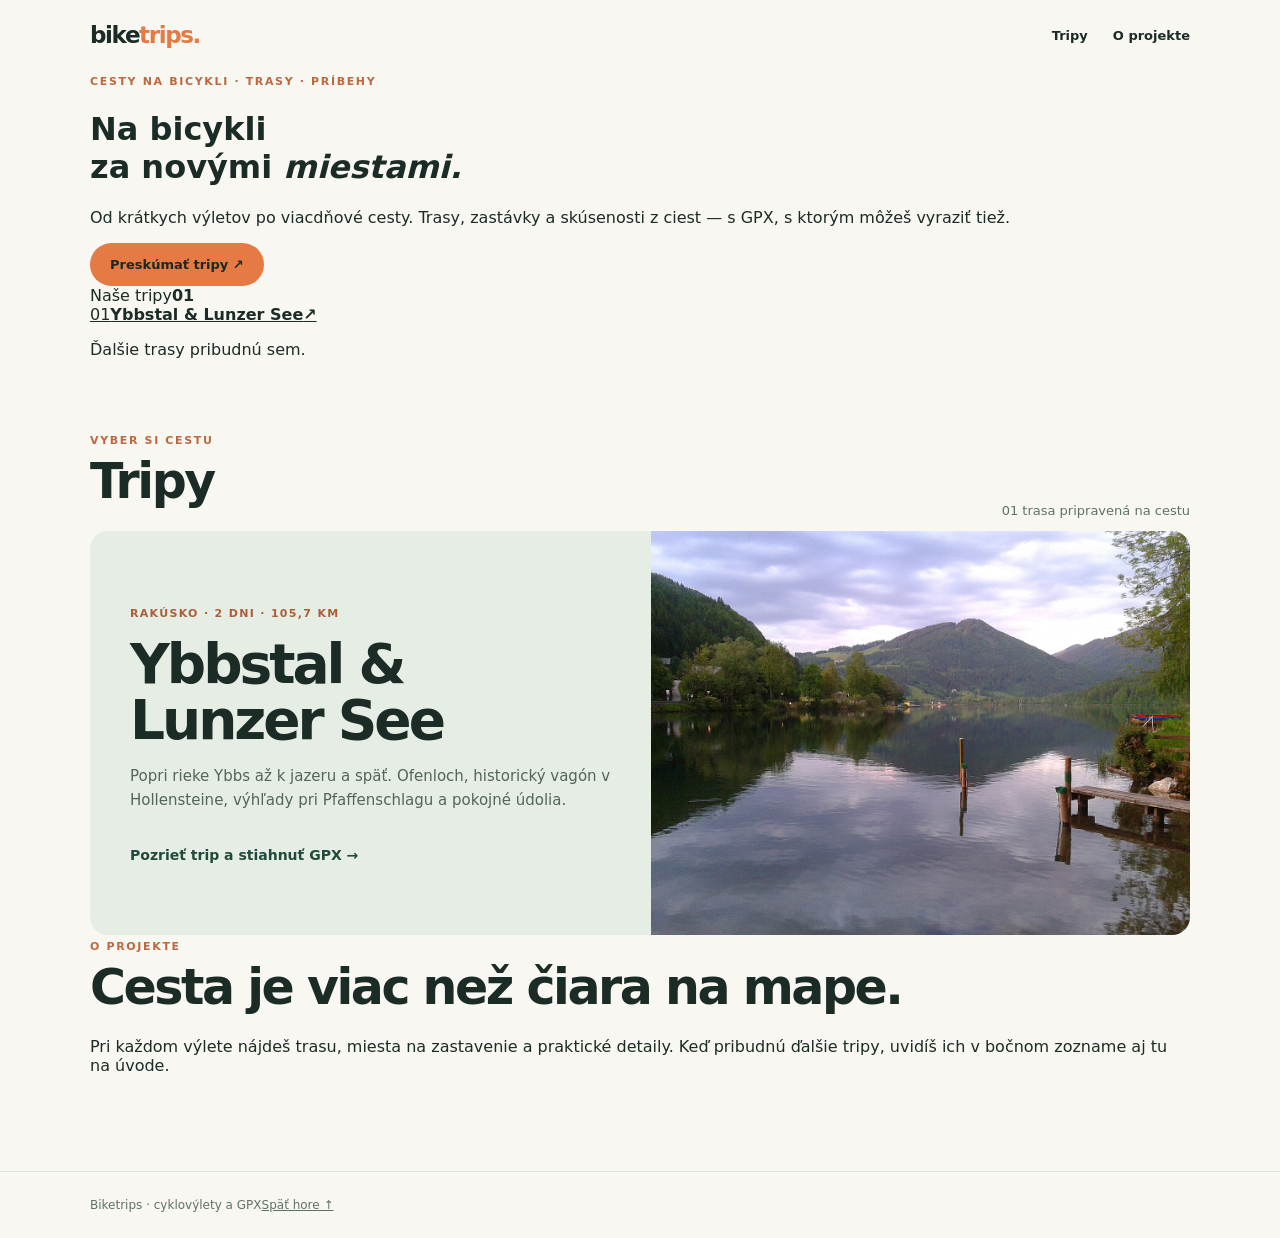
==== commit 00f0c35a: "Redesign Biketrips landing with supplied bike photo and trip sidebar" ====
--- a/index.html
+++ b/index.html
@@ -1 +1,6 @@
-<!doctype html><html lang="sk"><head><meta charset="utf-8"><meta name="viewport" content="width=device-width,initial-scale=1"><meta name="description" content="Cyklovýlety s GPX a miestami, ktoré sa oplatí vidieť cestou."><title>Biketrips · Cesty, ktoré stoja za zastavenie</title><link rel="stylesheet" href="style.css"></head><body><nav class="nav wrap"><a class="brand" href="index.html">bike<i>trips.</i></a><div class="nav-links"><a href="#vylety">Výlety</a><a class="nav-cta" href="ybbstal-cyklovylet.html">Ybbstal ↗</a></div></nav><header class="home-hero"><div class="wrap"><span class="eyebrow">Popri rieke Ybbs a medzi horami</span><h1>Za riekou.<br>K jazeru.<br>Cez hory.</h1><p>Dva dni prírody v Ybbstale: tiesňava Ofenloch, čistá Ybbs, Lunzer See a výhľady cestou späť.</p><a class="button" href="#vylety">Pozrieť výlety ↗</a></div></header><main class="wrap" id="vylety"><div class="section-top"><div><span class="eyebrow">Kam najbližšie?</span><h2>Vyber si výlet</h2></div><p>01 trasa pripravená na cestu</p></div><a class="feature" href="ybbstal-cyklovylet.html"><div class="feature-content"><span class="meta">Rakúsko · 2 dni · 105,7 km</span><h3>Ybbstal<br>& Lunzer See</h3><p>Najprv popri Ybbs cez Ofenloch a Opponitz. Na druhý deň k Lunzer See a cez Pfaffenschlag späť. Gaming a Ybbsitz sú krátke kultúrne zastávky.</p><span class="textlink">Otvoriť itinerár a GPX →</span></div><img src="images/lunzer-see.jpg" alt="Lunzer See medzi kopcami" loading="lazy"></a><p class="photo-credit">Fotografia Ybbs pri Stiegengrabene: <a href="https://commons.wikimedia.org/wiki/File:River_Ybbs,_Stiegengraben.jpg">Herzi Pinki / Wikimedia Commons</a>, CC BY-SA 3.0. Jazero: <a href="https://commons.wikimedia.org/wiki/File:Lunzer_See.jpg">Royalyty / Wikimedia Commons</a>, CC BY-SA 3.0 AT.</p></main><footer><div class="wrap">Biketrips · cyklovýlety a GPX</div></footer></body></html>
+<!doctype html>
+<html lang="sk"><head><meta charset="utf-8"><meta name="viewport" content="width=device-width,initial-scale=1"><meta name="description" content="Cyklovýlety, zastávky a GPX na jednom mieste."><title>Biketrips · Na bicykli za novými miestami</title><link rel="stylesheet" href="style.css"></head>
+<body class="new-layout"><nav class="nav wrap"><a class="brand" href="index.html">bike<i>trips.</i></a><div class="nav-links"><a href="#vylety">Tripy</a><a href="#o-projekte">O projekte</a></div></nav>
+<header class="landing-hero" id="top"><div class="wrap landing-grid"><div class="landing-copy"><span class="eyebrow">Cesty na bicykli · trasy · príbehy</span><h1>Na bicykli<br>za novými <em>miestami.</em></h1><p>Od krátkych výletov po viacdňové cesty. Trasy, zastávky a skúsenosti z ciest — s GPX, s ktorým môžeš vyraziť tiež.</p><a class="button" href="#vylety">Preskúmať tripy ↗</a></div><aside class="trip-sidebar" aria-label="Zoznam výletov"><div class="trip-sidebar-head"><span>Naše tripy</span><strong>01</strong></div><a class="trip-sidebar-link active" href="ybbstal-cyklovylet.html"><span>01</span><strong>Ybbstal &amp; Lunzer See</strong><b>↗</b></a><p>Ďalšie trasy pribudnú sem.</p></aside></div></header>
+<main class="wrap landing-main" id="vylety"><div class="section-top"><div><span class="eyebrow">Vyber si cestu</span><h2>Tripy</h2></div><p>01 trasa pripravená na cestu</p></div><a class="feature" href="ybbstal-cyklovylet.html"><div class="feature-content"><span class="meta">Rakúsko · 2 dni · 105,7 km</span><h3>Ybbstal &amp;<br>Lunzer See</h3><p>Popri rieke Ybbs až k jazeru a späť. Ofenloch, historický vagón v Hollensteine, výhľady pri Pfaffenschlagu a pokojné údolia.</p><span class="textlink">Pozrieť trip a stiahnuť GPX →</span></div><img src="images/lunzer-see.jpg" alt="Horské jazero Lunzer See" loading="lazy"></a><section class="about-trip" id="o-projekte"><span class="eyebrow">O projekte</span><h2>Cesta je viac než čiara na mape.</h2><p>Pri každom výlete nájdeš trasu, miesta na zastavenie a praktické detaily. Keď pribudnú ďalšie tripy, uvidíš ich v bočnom zozname aj tu na úvode.</p></section></main>
+<footer><div class="wrap"><span>Biketrips · cyklovýlety a GPX</span><a href="#top">Späť hore ↑</a></div></footer></body></html>
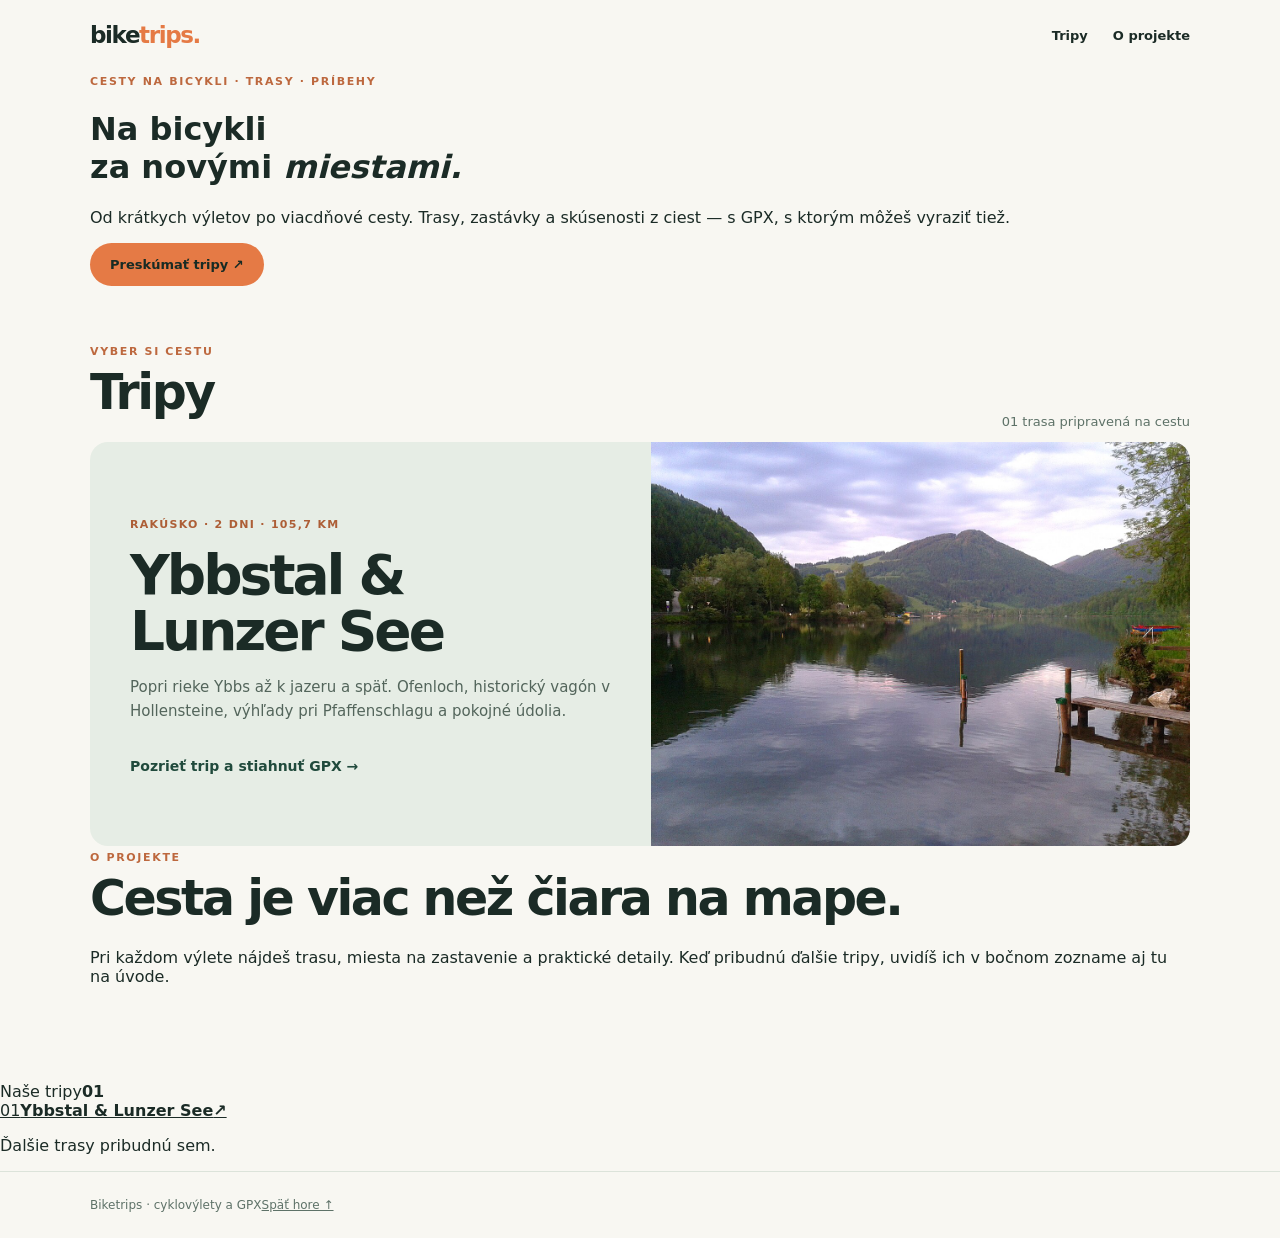
==== commit e69eff23: "Place trip index beside the trip cards" ====
--- a/index.html
+++ b/index.html
@@ -1,6 +1,6 @@
 <!doctype html>
 <html lang="sk"><head><meta charset="utf-8"><meta name="viewport" content="width=device-width,initial-scale=1"><meta name="description" content="Cyklovýlety, zastávky a GPX na jednom mieste."><title>Biketrips · Na bicykli za novými miestami</title><link rel="stylesheet" href="style.css"></head>
 <body class="new-layout"><nav class="nav wrap"><a class="brand" href="index.html">bike<i>trips.</i></a><div class="nav-links"><a href="#vylety">Tripy</a><a href="#o-projekte">O projekte</a></div></nav>
-<header class="landing-hero" id="top"><div class="wrap landing-grid"><div class="landing-copy"><span class="eyebrow">Cesty na bicykli · trasy · príbehy</span><h1>Na bicykli<br>za novými <em>miestami.</em></h1><p>Od krátkych výletov po viacdňové cesty. Trasy, zastávky a skúsenosti z ciest — s GPX, s ktorým môžeš vyraziť tiež.</p><a class="button" href="#vylety">Preskúmať tripy ↗</a></div><aside class="trip-sidebar" aria-label="Zoznam výletov"><div class="trip-sidebar-head"><span>Naše tripy</span><strong>01</strong></div><a class="trip-sidebar-link active" href="ybbstal-cyklovylet.html"><span>01</span><strong>Ybbstal &amp; Lunzer See</strong><b>↗</b></a><p>Ďalšie trasy pribudnú sem.</p></aside></div></header>
-<main class="wrap landing-main" id="vylety"><div class="section-top"><div><span class="eyebrow">Vyber si cestu</span><h2>Tripy</h2></div><p>01 trasa pripravená na cestu</p></div><a class="feature" href="ybbstal-cyklovylet.html"><div class="feature-content"><span class="meta">Rakúsko · 2 dni · 105,7 km</span><h3>Ybbstal &amp;<br>Lunzer See</h3><p>Popri rieke Ybbs až k jazeru a späť. Ofenloch, historický vagón v Hollensteine, výhľady pri Pfaffenschlagu a pokojné údolia.</p><span class="textlink">Pozrieť trip a stiahnuť GPX →</span></div><img src="images/lunzer-see.jpg" alt="Horské jazero Lunzer See" loading="lazy"></a><section class="about-trip" id="o-projekte"><span class="eyebrow">O projekte</span><h2>Cesta je viac než čiara na mape.</h2><p>Pri každom výlete nájdeš trasu, miesta na zastavenie a praktické detaily. Keď pribudnú ďalšie tripy, uvidíš ich v bočnom zozname aj tu na úvode.</p></section></main>
+<header class="landing-hero" id="top"><div class="wrap landing-grid"><div class="landing-copy"><span class="eyebrow">Cesty na bicykli · trasy · príbehy</span><h1>Na bicykli<br>za novými <em>miestami.</em></h1><p>Od krátkych výletov po viacdňové cesty. Trasy, zastávky a skúsenosti z ciest — s GPX, s ktorým môžeš vyraziť tiež.</p><a class="button" href="#vylety">Preskúmať tripy ↗</a></div></div></header>
+<div class="landing-content-layout"><main class="wrap landing-main" id="vylety"><div class="section-top"><div><span class="eyebrow">Vyber si cestu</span><h2>Tripy</h2></div><p>01 trasa pripravená na cestu</p></div><a class="feature" href="ybbstal-cyklovylet.html"><div class="feature-content"><span class="meta">Rakúsko · 2 dni · 105,7 km</span><h3>Ybbstal &amp;<br>Lunzer See</h3><p>Popri rieke Ybbs až k jazeru a späť. Ofenloch, historický vagón v Hollensteine, výhľady pri Pfaffenschlagu a pokojné údolia.</p><span class="textlink">Pozrieť trip a stiahnuť GPX →</span></div><img src="images/lunzer-see.jpg" alt="Horské jazero Lunzer See" loading="lazy"></a><section class="about-trip" id="o-projekte"><span class="eyebrow">O projekte</span><h2>Cesta je viac než čiara na mape.</h2><p>Pri každom výlete nájdeš trasu, miesta na zastavenie a praktické detaily. Keď pribudnú ďalšie tripy, uvidíš ich v bočnom zozname aj tu na úvode.</p></section></main><aside class="trip-sidebar" aria-label="Zoznam výletov"><div class="trip-sidebar-head"><span>Naše tripy</span><strong>01</strong></div><a class="trip-sidebar-link active" href="ybbstal-cyklovylet.html"><span>01</span><strong>Ybbstal &amp; Lunzer See</strong><b>↗</b></a><p>Ďalšie trasy pribudnú sem.</p></aside></div>
 <footer><div class="wrap"><span>Biketrips · cyklovýlety a GPX</span><a href="#top">Späť hore ↑</a></div></footer></body></html>
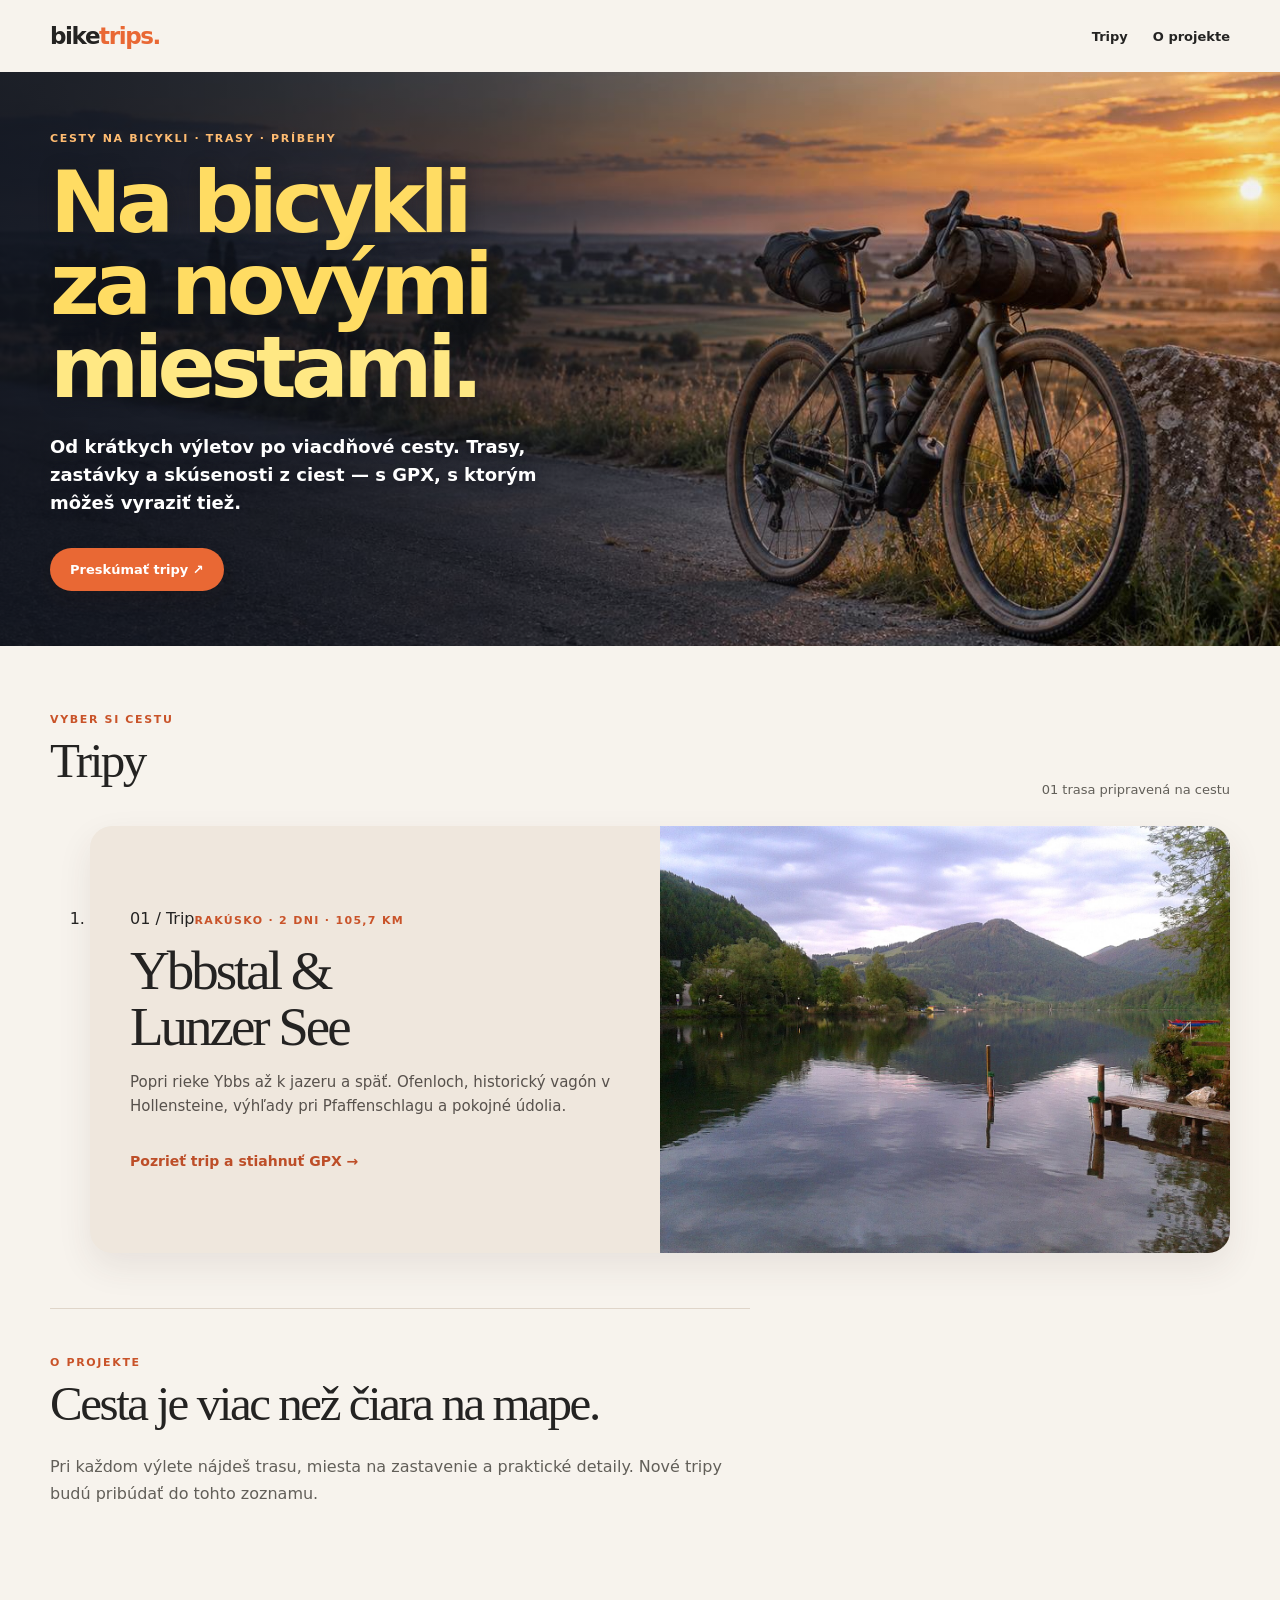
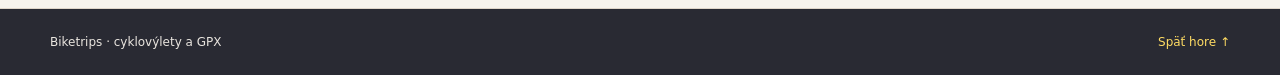
==== commit 67a1c3c2: "Unify homepage trips into one expandable list" ====
--- a/index.html
+++ b/index.html
@@ -2,5 +2,11 @@
 <html lang="sk"><head><meta charset="utf-8"><meta name="viewport" content="width=device-width,initial-scale=1"><meta name="description" content="Cyklovýlety, zastávky a GPX na jednom mieste."><title>Biketrips · Na bicykli za novými miestami</title><link rel="stylesheet" href="style.css"></head>
 <body class="new-layout"><nav class="nav wrap"><a class="brand" href="index.html">bike<i>trips.</i></a><div class="nav-links"><a href="#vylety">Tripy</a><a href="#o-projekte">O projekte</a></div></nav>
 <header class="landing-hero" id="top"><div class="wrap landing-grid"><div class="landing-copy"><span class="eyebrow">Cesty na bicykli · trasy · príbehy</span><h1>Na bicykli<br>za novými <em>miestami.</em></h1><p>Od krátkych výletov po viacdňové cesty. Trasy, zastávky a skúsenosti z ciest — s GPX, s ktorým môžeš vyraziť tiež.</p><a class="button" href="#vylety">Preskúmať tripy ↗</a></div></div></header>
-<div class="landing-content-layout"><main class="wrap landing-main" id="vylety"><div class="section-top"><div><span class="eyebrow">Vyber si cestu</span><h2>Tripy</h2></div><p>01 trasa pripravená na cestu</p></div><a class="feature" href="ybbstal-cyklovylet.html"><div class="feature-content"><span class="meta">Rakúsko · 2 dni · 105,7 km</span><h3>Ybbstal &amp;<br>Lunzer See</h3><p>Popri rieke Ybbs až k jazeru a späť. Ofenloch, historický vagón v Hollensteine, výhľady pri Pfaffenschlagu a pokojné údolia.</p><span class="textlink">Pozrieť trip a stiahnuť GPX →</span></div><img src="images/lunzer-see.jpg" alt="Horské jazero Lunzer See" loading="lazy"></a><section class="about-trip" id="o-projekte"><span class="eyebrow">O projekte</span><h2>Cesta je viac než čiara na mape.</h2><p>Pri každom výlete nájdeš trasu, miesta na zastavenie a praktické detaily. Keď pribudnú ďalšie tripy, uvidíš ich v bočnom zozname aj tu na úvode.</p></section></main><aside class="trip-sidebar" aria-label="Zoznam výletov"><div class="trip-sidebar-head"><span>Naše tripy</span><strong>01</strong></div><a class="trip-sidebar-link active" href="ybbstal-cyklovylet.html"><span>01</span><strong>Ybbstal &amp; Lunzer See</strong><b>↗</b></a><p>Ďalšie trasy pribudnú sem.</p></aside></div>
+<main class="wrap landing-main" id="vylety">
+  <div class="section-top"><div><span class="eyebrow">Vyber si cestu</span><h2>Tripy</h2></div><p>01 trasa pripravená na cestu</p></div>
+  <ol class="trip-list">
+    <li><a class="feature" href="ybbstal-cyklovylet.html"><div class="feature-content"><span class="trip-number">01 / Trip</span><span class="meta">Rakúsko · 2 dni · 105,7 km</span><h3>Ybbstal &amp;<br>Lunzer See</h3><p>Popri rieke Ybbs až k jazeru a späť. Ofenloch, historický vagón v Hollensteine, výhľady pri Pfaffenschlagu a pokojné údolia.</p><span class="textlink">Pozrieť trip a stiahnuť GPX →</span></div><img src="images/lunzer-see.jpg" alt="Horské jazero Lunzer See" loading="lazy"></a></li>
+  </ol>
+  <section class="about-trip" id="o-projekte"><span class="eyebrow">O projekte</span><h2>Cesta je viac než čiara na mape.</h2><p>Pri každom výlete nájdeš trasu, miesta na zastavenie a praktické detaily. Nové tripy budú pribúdať do tohto zoznamu.</p></section>
+</main>
 <footer><div class="wrap"><span>Biketrips · cyklovýlety a GPX</span><a href="#top">Späť hore ↑</a></div></footer></body></html>
--- a/style.css
+++ b/style.css
@@ -1,3 +1,72 @@
 :root{--green:#173d34;--ink:#1b2b26;--muted:#5e7268;--paper:#f8f7f2;--orange:#e57a45;--line:#dce3da}*{box-sizing:border-box}html{scroll-behavior:smooth}body{margin:0;background:var(--paper);color:var(--ink);font-family:Inter,system-ui,-apple-system,"Segoe UI",Arial,sans-serif}a{color:inherit}.wrap{width:min(1100px,calc(100% - 36px));margin:auto}.nav{height:70px;display:flex;align-items:center;justify-content:space-between}.brand{text-decoration:none;font-size:23px;font-weight:900;letter-spacing:-.06em}.brand i{font-style:normal;color:var(--orange)}.nav-links{display:flex;gap:25px;align-items:center;font-size:13px;font-weight:750}.nav-links a{text-decoration:none}.nav-cta{background:var(--green);color:#fff;padding:11px 17px;border-radius:30px}.eyebrow{font-size:11px;letter-spacing:.15em;text-transform:uppercase;font-weight:900;color:#bd683e}.button{display:inline-block;background:var(--orange);border-radius:40px;padding:14px 20px;text-decoration:none;color:#172b24;font-size:13px;font-weight:850}.button.dark{background:var(--green);color:white}.button.light{background:#e5ebe3;color:var(--green)}a:focus-visible{outline:3px solid var(--orange);outline-offset:3px}.home-hero{min-height:490px;background:linear-gradient(90deg,#112c28e8,#112c28a6 42%,#112c2822),url('images/ybbs-stiegengraben.jpg') center 53%/cover;display:flex;align-items:center;color:white}.home-hero .eyebrow,.detail-hero .eyebrow{color:#e4a46b}.home-hero h1,.detail-hero h1{font-size:clamp(48px,8vw,84px);line-height:.97;letter-spacing:-.065em;margin:16px 0 20px}.home-hero p{font-size:18px;line-height:1.6;max-width:490px;color:#e6eee9}.home-hero .button{margin-top:16px}main{padding:54px 0 80px}h2{font-size:clamp(33px,4.5vw,49px);letter-spacing:-.05em;line-height:1.08;margin:8px 0 22px}.section-top{display:flex;justify-content:space-between;align-items:end;gap:15px}.section-top p{color:var(--muted);font-size:13px}.feature{display:grid;grid-template-columns:1.02fr .98fr;background:#e6ede5;border-radius:18px;overflow:hidden;text-decoration:none}.feature-content{padding:40px;align-self:center}.feature img{width:100%;height:100%;min-height:325px;object-fit:cover}.feature h3{font-size:clamp(37px,5vw,55px);letter-spacing:-.055em;line-height:1.02;margin:15px 0}.feature p{font-size:15px;line-height:1.6;color:#53655b}.textlink{font-size:14px;font-weight:850;color:#204a3c;display:inline-block;margin-top:20px}.meta{font-size:11px;font-weight:850;letter-spacing:.12em;text-transform:uppercase;color:#ad5e36}.photo-credit{font-size:11px;color:var(--muted);line-height:1.4}.photo-credit a{color:inherit}footer{border-top:1px solid var(--line);padding:26px 0;color:var(--muted);font-size:12px}.detail-hero{background:var(--green);color:white;padding:30px 0 35px}.crumb{font-size:12px;color:#b8d0c2;margin:5px 0 38px}.detail-grid{display:grid;grid-template-columns:.96fr 1.04fr;align-items:center;gap:38px}.detail-hero h1{font-size:clamp(45px,6vw,72px)}.detail-hero p{max-width:480px;color:#d1e1d7;line-height:1.6}.detail-photo{width:100%;height:340px;object-fit:cover;border-radius:16px}.detail-hero .photo-credit{color:#b8d0c2;text-align:right}.facts{display:flex;gap:36px;border-top:1px solid #ffffff40;margin-top:27px;padding-top:23px;flex-wrap:wrap}.facts small{display:block;color:#b8d0c2;font-size:12px}.facts strong{display:block;font-size:22px;margin-top:5px}.subnav{background:#eaf0e8;position:sticky;top:0;z-index:5;box-shadow:0 3px 8px #1a3c3020}.subnav .wrap{display:flex;gap:25px;overflow-x:auto;white-space:nowrap;padding:16px 0}.subnav a{font-size:12px;font-weight:850;text-decoration:none;color:#375747}.intro{max-width:770px;font-size:16px;line-height:1.65;color:var(--muted)}.downloads{display:flex;gap:12px;flex-wrap:wrap;margin:22px 0 55px}.highlights{margin-bottom:65px;scroll-margin-top:85px}.highlights>p{max-width:760px;color:var(--muted);line-height:1.6}.highlight-grid{display:grid;grid-template-columns:repeat(3,1fr);gap:15px;margin:26px 0 24px}.highlight{background:white;border:1px solid var(--line);border-radius:16px;overflow:hidden}.highlight img{display:block;width:100%;height:180px;object-fit:cover}.highlight-body{padding:20px}.highlight small{font-size:11px;font-weight:850;letter-spacing:.09em;text-transform:uppercase;color:#bd663d}.highlight h3{font-size:22px;letter-spacing:-.035em;margin:9px 0}.highlight p{color:var(--muted);font-size:13px;line-height:1.55;margin:0 0 10px}.highlight .photo-credit{font-size:10px}.poi-note{background:#e8eee7;border-radius:14px;padding:19px 22px;font-size:14px;line-height:1.6;color:#3f584b}.poi-note p{margin:0}.day{margin:0 0 70px;scroll-margin-top:85px}.day-head{display:flex;align-items:end;justify-content:space-between;gap:20px;border-top:1px solid var(--line);padding-top:25px}.day h2{margin:8px 0 0}.day-head p{margin:0 0 5px;color:var(--muted);font-size:13px;font-weight:750}.route-map{margin:24px 0 10px}.route-map img{display:block;width:100%;height:auto;border-radius:15px;border:1px solid var(--line)}.route-map figcaption{font-size:12px;color:var(--muted);margin-top:8px}.stops{list-style:none;padding:0;margin:18px 0 0}.stop{display:grid;grid-template-columns:83px 1fr;gap:22px;padding:20px 0;border-bottom:1px solid var(--line)}.km{color:#b6633b;font-weight:850;font-size:19px}.km small{font-size:12px}.stop h3{font-size:20px;margin:0 0 6px}.stop p{color:var(--muted);line-height:1.55;margin:0}.stop a{color:var(--green);font-weight:750}.note-grid{display:grid;grid-template-columns:repeat(3,1fr);gap:15px}.note{border:1px solid var(--line);background:white;padding:22px;border-radius:15px}.note h3{margin:0 0 8px}.note p{font-size:13px;line-height:1.6;color:var(--muted);margin:0}.note a{color:var(--green)}#practical{scroll-margin-top:85px}@media(max-width:720px){.nav-links a:first-child{display:none}.home-hero{min-height:450px;background-position:58% center}.feature,.detail-grid{grid-template-columns:1fr}.feature img{height:230px;min-height:0;grid-row:1}.feature-content{padding:27px}.detail-grid{gap:22px}.detail-photo{height:260px}.facts{gap:22px}.highlight-grid{grid-template-columns:1fr}.highlight{display:grid;grid-template-columns:130px 1fr}.highlight img{height:100%}.day-head{display:block}.day-head p{margin-top:13px}.stop{grid-template-columns:62px 1fr;gap:12px}.note-grid{grid-template-columns:1fr}.section-top p{display:none}}
 
 .highlight-visual{height:180px;padding:17px 20px;background:linear-gradient(135deg,#264f45,#79a98a);color:#fff;display:flex;flex-direction:column;justify-content:space-between}.highlight-visual span{font-size:11px;font-weight:900;letter-spacing:.13em}.highlight-visual strong{font-size:27px;line-height:1.04;letter-spacing:-.04em}@media(max-width:720px){.highlight-visual{height:100%;min-height:190px}}
+
+
+/* Warm editorial Biketrips layout */
+.new-layout{--ink:#242322;--muted:#625f59;--paper:#f7f3ed;--orange:#e96834;--line:#dfd5c9;background:var(--paper);color:var(--ink)}
+.new-layout .wrap{width:min(1180px,calc(100% - 48px))}
+.new-layout .nav{height:72px}
+.new-layout .nav-cta{background:#29292d}
+.new-layout .brand i{color:#e96834}
+.new-layout .eyebrow,.new-layout .meta{color:#c95329}
+.new-layout .button{background:#e96834;color:#fff;box-shadow:0 9px 22px #2b1b1429}
+.new-layout .button.dark{background:#34333c;color:#fff}
+.new-layout .button.light{background:#f0ded0;color:#743b25}
+.new-layout .landing-hero{min-height:560px;color:#fff;display:flex;align-items:center;background:linear-gradient(90deg,rgba(18,22,32,.85) 0%,rgba(24,27,37,.56) 38%,rgba(31,30,34,.05) 78%),url('images/bike-sunset.jpg') center 52%/cover}
+.new-layout .landing-grid{display:block}
+.new-layout .landing-copy{max-width:680px;padding:55px 0}
+.new-layout .landing-copy .eyebrow{color:#ffbc71}
+.new-layout .landing-copy h1{font-size:clamp(50px,6.7vw,92px);line-height:.96;letter-spacing:-.065em;margin:15px 0 25px;font-weight:850;color:#ffdc63;text-shadow:0 2px 18px #12151c7a}
+.new-layout .landing-copy h1 em{font-style:normal;color:#ffe884}
+.new-layout .landing-copy p{font-size:18px;line-height:1.55;max-width:510px;color:#fff;font-weight:600;text-shadow:0 1px 10px #181b25}
+.new-layout .landing-copy .button{margin-top:13px}
+.landing-content-layout,.detail-content-layout{display:grid;grid-template-columns:minmax(0,1fr) 250px;gap:34px;width:min(1180px,calc(100% - 48px));margin:auto;align-items:start}
+.landing-content-layout>.wrap,.detail-content-layout>.wrap{width:100%;min-width:0}
+.new-layout .landing-main{padding:62px 0 85px}
+.new-layout h2{font-family:Georgia,serif;font-weight:500;letter-spacing:-.05em}
+.new-layout .feature{background:#efe7dd;border-radius:22px;grid-template-columns:1fr 1fr;box-shadow:0 14px 35px #42332a16}
+.new-layout .feature h3{font-family:Georgia,serif;font-weight:500}
+.new-layout .feature p{color:#57514c}
+.new-layout .textlink{color:#bd4e28}
+.trip-sidebar,.trip-rail{position:sticky;top:28px;background:#292a33;color:#fff;border-radius:18px;padding:20px;margin-top:68px;box-shadow:0 18px 35px #332a2426}
+.trip-sidebar-head{display:flex;justify-content:space-between;align-items:center;color:#ffdc63;font-size:12px;text-transform:uppercase;letter-spacing:.12em;font-weight:800;padding:2px 2px 16px}
+.trip-sidebar-head strong{background:#e96834;color:#fff;border-radius:50%;width:30px;height:30px;display:grid;place-items:center}
+.trip-sidebar-link{display:grid;grid-template-columns:28px 1fr auto;gap:8px;text-decoration:none;align-items:center;background:#fff8ec;color:#27262a;border-radius:10px;padding:13px 10px}
+.trip-sidebar-link span{color:#c95329;font-size:12px;font-weight:900}
+.trip-sidebar-link strong{font-size:13px;line-height:1.3}
+.trip-sidebar-link b{color:#d75b2d}
+.trip-sidebar p,.trip-rail p{font-size:12px;color:#cbc7c0;line-height:1.5;margin:16px 4px 3px}
+.new-layout .about-trip{border-top:1px solid var(--line);padding-top:42px;margin-top:55px;max-width:700px}
+.new-layout .about-trip p{color:var(--muted);line-height:1.7}
+.new-layout footer{background:#292a33;color:#e9e5df}
+.new-layout footer .wrap{display:flex;justify-content:space-between}
+.new-layout footer a{color:#ffdc63;text-decoration:none}
+.new-layout .detail-hero{background:#292a33;color:#fff;padding:32px 0 38px}
+.new-layout .detail-hero .eyebrow{color:#ffbc71}
+.new-layout .detail-hero h1{font-family:Georgia,serif;font-weight:500;color:#ffdc63;letter-spacing:-.065em}
+.new-layout .detail-hero p{color:#f2ece4}
+.new-layout .detail-hero .crumb,.new-layout .detail-hero .photo-credit,.new-layout .facts small{color:#d4c6b8}
+.new-layout .detail-photo{border-radius:18px}
+.new-layout .subnav{background:#f0e5d7;box-shadow:0 3px 9px #2b211b20}
+.new-layout .subnav a{color:#5c4439}
+.new-layout .intro{color:#4c4743}
+.new-layout .highlight{border-color:var(--line);background:#fffdf9}
+.new-layout .highlight-visual{background:linear-gradient(145deg,#343440,#a55e42)}
+.new-layout .poi-note{background:#f1e4d4;color:#4b423d}
+.new-layout .km{color:#c95830}
+.new-layout .stop a,.new-layout .note a{color:#b44b29}
+.new-layout .note{background:#fffdf9;border-color:var(--line)}
+.new-layout .detail-content-layout{grid-template-columns:230px minmax(0,1fr);gap:32px}
+.new-layout .detail-content-layout main{grid-column:2;grid-row:1;padding-top:48px}
+.new-layout .trip-rail{grid-column:1;grid-row:1;margin-top:48px}
+.trip-rail .eyebrow{color:#ffbc71}
+.trip-rail>a.active{display:grid;gap:5px;background:#fff8ec;color:#292a33;padding:16px;border-radius:10px;text-decoration:none;margin-top:13px}
+.trip-rail a.active small{font-size:10px;letter-spacing:.1em;text-transform:uppercase;color:#b7542c}
+.trip-rail a.active strong{font-family:Georgia,serif;font-size:19px;line-height:1.12}
+.trip-rail a.active span{font-size:11px;color:#b7542c;font-weight:800}
+.trip-rail .all-trips{display:inline-block;margin-top:18px;color:#ffdc63;text-decoration:none;font-size:12px;font-weight:700}
+@media(max-width:850px){.landing-content-layout,.detail-content-layout,.new-layout .detail-content-layout{display:flex;flex-direction:column;width:min(100% - 36px,720px);gap:0}.new-layout .landing-hero{min-height:530px;background-position:61% center}.new-layout .landing-copy{padding:60px 0 65px;max-width:480px}.new-layout .landing-copy h1{font-size:clamp(48px,10vw,75px)}.new-layout .landing-copy p{font-size:16px}.new-layout .landing-main{order:1;padding:44px 0}.trip-sidebar{order:0;position:static;width:100%;margin-top:26px}.new-layout .detail-content-layout main{order:1;padding-top:30px}.new-layout .trip-rail{order:0;position:static;width:100%;margin:22px 0 0}.new-layout .feature{grid-template-columns:1fr}.new-layout .feature img{height:240px;min-height:0;grid-row:1}.new-layout .detail-hero h1{font-size:clamp(44px,10vw,64px)}}
+@media(max-width:540px){.new-layout .wrap{width:calc(100% - 36px)}.new-layout .landing-hero{min-height:600px;background-image:linear-gradient(180deg,rgba(20,23,32,.66),rgba(20,23,32,.45) 42%,rgba(20,23,32,.74)),url('images/bike-sunset.jpg');background-position:66% center}.new-layout .landing-copy{padding:38px 0;align-self:start}.new-layout .landing-copy h1{font-size:clamp(44px,12vw,62px)}.new-layout .landing-copy p{max-width:350px}.new-layout .nav-links{gap:12px}.new-layout .nav-links a{font-size:12px}.new-layout .highlight{display:block}.new-layout .highlight img,.new-layout .highlight-visual{height:190px}.new-layout .feature-content{padding:28px}}
+
+.detail-page .back-to-trips{display:inline-flex;align-items:center;gap:7px;color:#ffdc63;text-decoration:none;font-size:13px;font-weight:850;padding:9px 0;margin-bottom:18px;border-bottom:1px solid #ffdc6380}.detail-page .back-to-trips:hover{color:#fff;border-color:#fff}.detail-page .crumb{margin-bottom:28px}.detail-page main.wrap{width:min(1180px,calc(100% - 48px))}.detail-page .highlight-grid{grid-template-columns:repeat(3,minmax(0,1fr))}@media(max-width:850px){.detail-page .highlight-grid{grid-template-columns:repeat(2,minmax(0,1fr))}}@media(max-width:600px){.detail-page main.wrap{width:calc(100% - 36px)}.detail-page .highlight-grid{grid-template-columns:1fr}}
